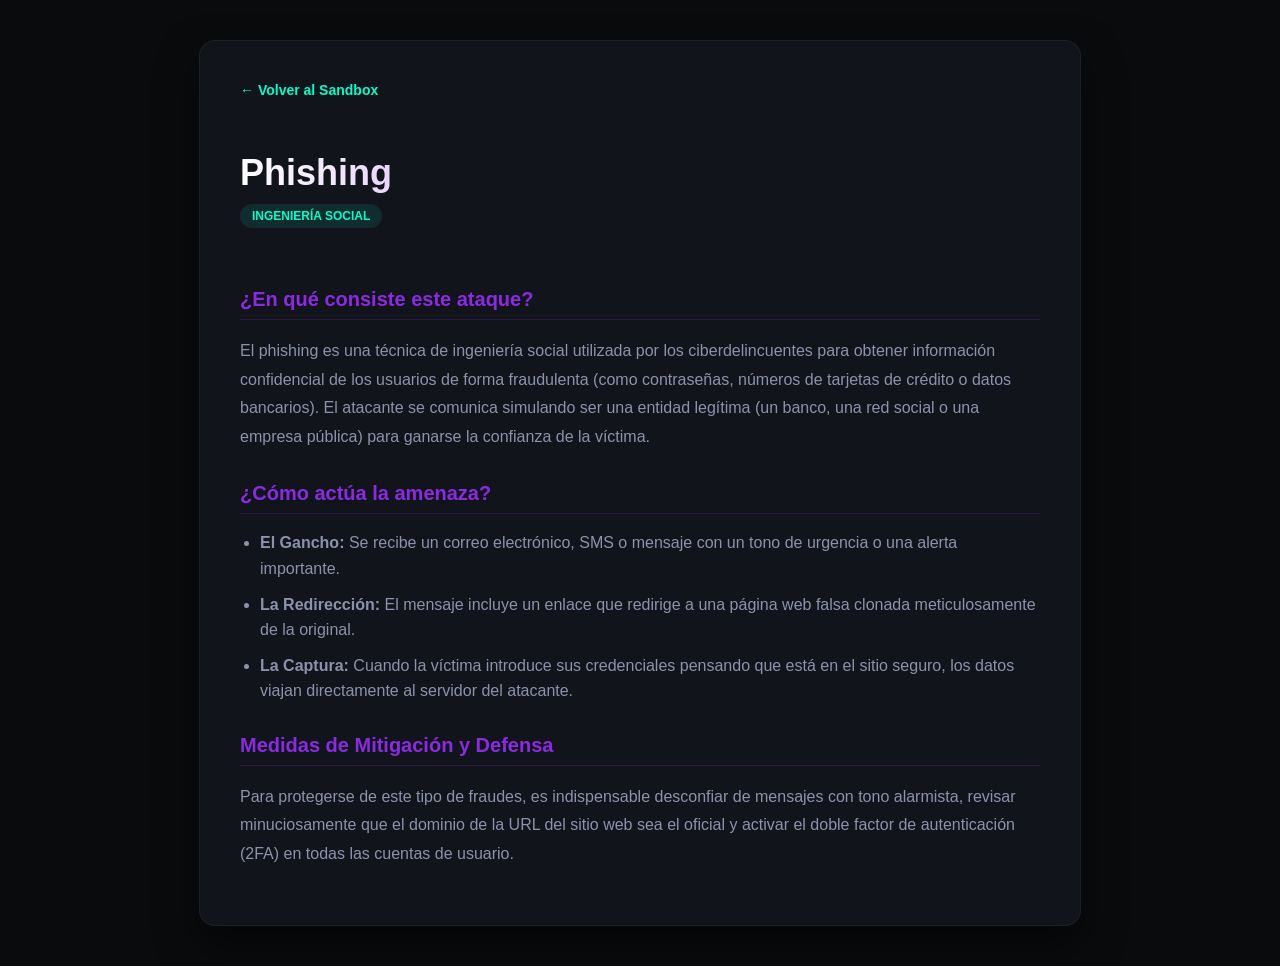
==== paginas/phishing.html @ 1bcd8d4d "Add phishing awareness HTML page" ====
<!DOCTYPE html>
<html lang="es">
<head>
    <meta charset="UTF-8">
    <meta name="viewport" content="width=device-width, initial-scale=1.0">
    <title>Laboratorio: Phishing</title>
    <style>
        /* Estilos a juego con tu paleta de colores Cyberpunk */
        :root {
            --bg-dark: #0a0b0d;
            --card-bg: #12141c;
            --accent-purple: #8a2be2;
            --accent-cyan: #00ffcc;
            --text-main: #ffffff;
            --text-dim: #8c92ac;
        }

        body {
            background-color: var(--bg-dark);
            color: var(--text-main);
            font-family: 'Segoe UI', Tahoma, Geneva, Verdana, sans-serif;
            margin: 0;
            padding: 40px 20px;
            display: flex;
            justify-content: center;
        }

        .container {
            max-width: 800px;
            width: 100%;
            background: var(--card-bg);
            border: 1px solid rgba(255, 255, 255, 0.05);
            border-radius: 16px;
            padding: 40px;
            box-shadow: 0 20px 40px rgba(0, 0, 0, 0.5);
        }

        .btn-back {
            display: inline-block;
            color: var(--accent-cyan);
            text-decoration: none;
            font-size: 14px;
            font-weight: 600;
            margin-bottom: 30px;
            transition: all 0.3s ease;
        }

        .btn-back:hover {
            text-shadow: 0 0 10px var(--accent-cyan);
            transform: translateX(-5px);
        }

        h1 {
            font-size: 36px;
            font-weight: 800;
            margin-bottom: 10px;
            background: linear-gradient(90deg, var(--text-main), var(--accent-purple));
            -webkit-background-clip: text;
            -webkit-text-fill-color: transparent;
        }

        .badge {
            display: inline-block;
            background: rgba(0, 255, 204, 0.1);
            color: var(--accent-cyan);
            padding: 5px 12px;
            border-radius: 20px;
            font-size: 12px;
            font-weight: 600;
            text-transform: uppercase;
            margin-bottom: 30px;
        }

        h2 {
            font-size: 20px;
            color: var(--accent-purple);
            margin-top: 30px;
            border-bottom: 1px solid rgba(138, 43, 226, 0.2);
            padding-bottom: 8px;
        }

        p {
            color: var(--text-dim);
            font-size: 16px;
            line-height: 1.8;
        }

        ul {
            padding-left: 20px;
        }

        li {
            color: var(--text-dim);
            margin-bottom: 10px;
            line-height: 1.6;
        }
    </style>
</head>
<body>

    <div class="container">
        <a href="../index.html#sandbox" class="btn-back">← Volver al Sandbox</a>
        
        <h1>Phishing</h1>
        <div class="badge">Ingeniería Social</div>
        
        <h2>¿En qué consiste este ataque?</h2>
        <p>El phishing es una técnica de ingeniería social utilizada por los ciberdelincuentes para obtener información confidencial de los usuarios de forma fraudulenta (como contraseñas, números de tarjetas de crédito o datos bancarios). El atacante se comunica simulando ser una entidad legítima (un banco, una red social o una empresa pública) para ganarse la confianza de la víctima.</p>
        
        <h2>¿Cómo actúa la amenaza?</h2>
        <ul>
            <li><strong>El Gancho:</strong> Se recibe un correo electrónico, SMS o mensaje con un tono de urgencia o una alerta importante.</li>
            <li><strong>La Redirección:</strong> El mensaje incluye un enlace que redirige a una página web falsa clonada meticulosamente de la original.</li>
            <li><strong>La Captura:</strong> Cuando la víctima introduce sus credenciales pensando que está en el sitio seguro, los datos viajan directamente al servidor del atacante.</li>
        </ul>

        <h2>Medidas de Mitigación y Defensa</h2>
        <p>Para protegerse de este tipo de fraudes, es indispensable desconfiar de mensajes con tono alarmista, revisar minuciosamente que el dominio de la URL del sitio web sea el oficial y activar el doble factor de autenticación (2FA) en todas las cuentas de usuario.</p>
    </div>

</body>
</html>
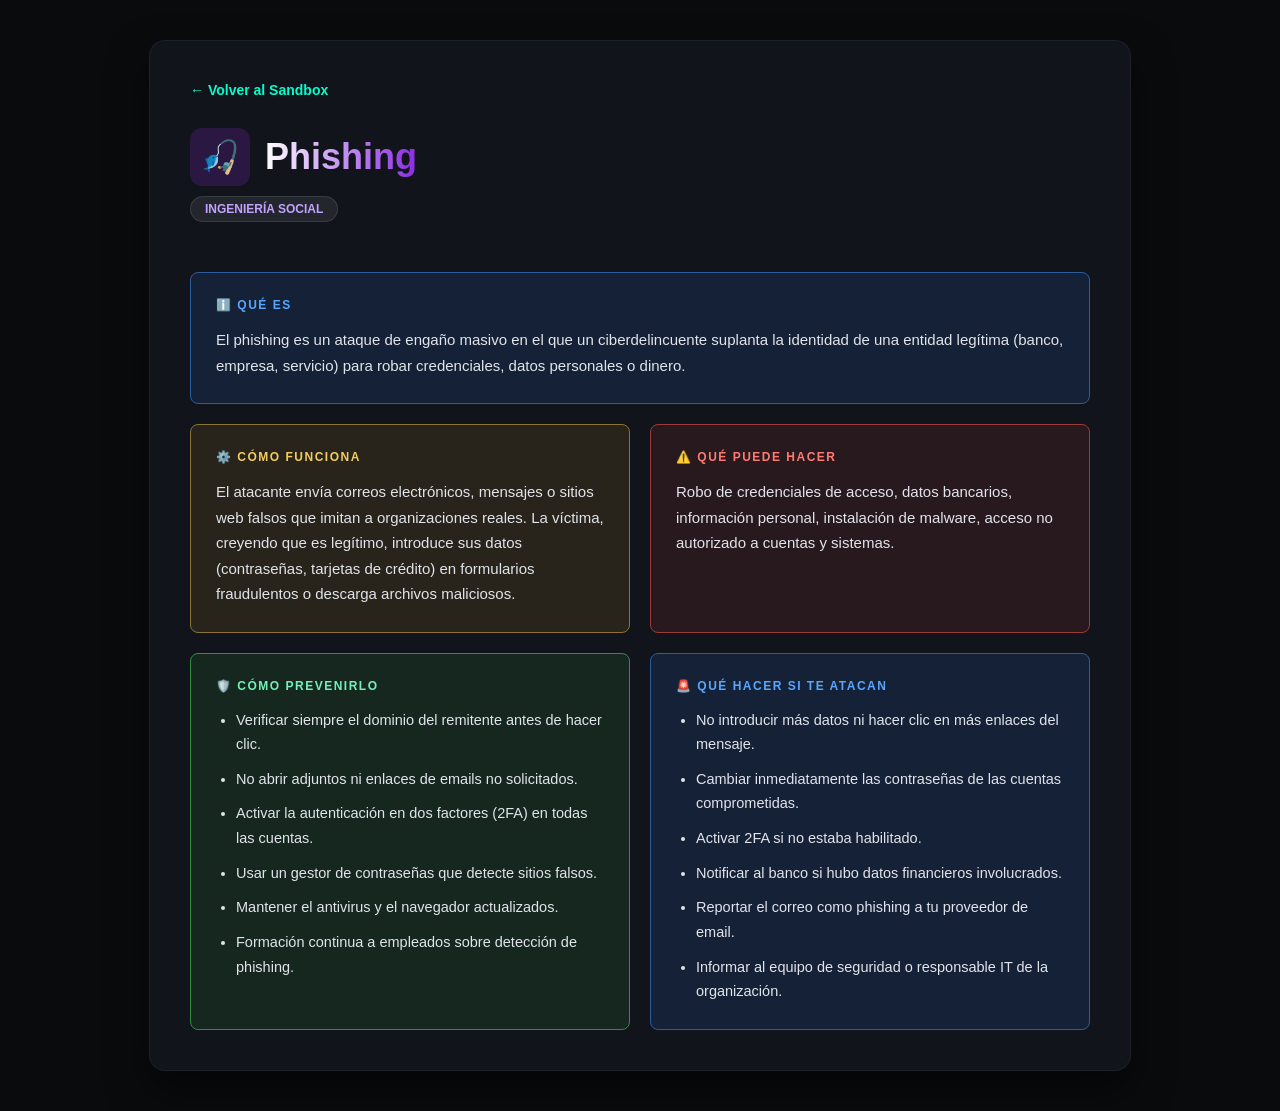
==== commit b253f48b: "Update title and enhance phishing page layout" ====
--- a/paginas/phishing.html
+++ b/paginas/phishing.html
@@ -3,9 +3,8 @@
 <head>
     <meta charset="UTF-8">
     <meta name="viewport" content="width=device-width, initial-scale=1.0">
-    <title>Laboratorio: Phishing</title>
+    <title>Sandbox: Phishing</title>
     <style>
-        /* Estilos a juego con tu paleta de colores Cyberpunk */
         :root {
             --bg-dark: #0a0b0d;
             --card-bg: #12141c;
@@ -13,6 +12,16 @@
             --accent-cyan: #00ffcc;
             --text-main: #ffffff;
             --text-dim: #8c92ac;
+            
+            /* Colores de los bloques basados en tu interfaz */
+            --box-blue-bg: rgba(27, 54, 93, 0.4);
+            --box-blue-border: #2b5c9c;
+            --box-yellow-bg: rgba(74, 62, 28, 0.4);
+            --box-yellow-border: #8c7333;
+            --box-red-bg: rgba(74, 34, 34, 0.4);
+            --box-red-border: #9c3a3a;
+            --box-green-bg: rgba(28, 69, 35, 0.4);
+            --box-green-border: #338c43;
         }
 
         body {
@@ -26,7 +35,7 @@
         }
 
         .container {
-            max-width: 800px;
+            max-width: 900px;
             width: 100%;
             background: var(--card-bg);
             border: 1px solid rgba(255, 255, 255, 0.05);
@@ -50,10 +59,27 @@
             transform: translateX(-5px);
         }
 
+        .header-attack {
+            display: flex;
+            align-items: center;
+            gap: 15px;
+            margin-bottom: 10px;
+        }
+
+        .attack-icon {
+            font-size: 32px;
+            background: rgba(138, 43, 226, 0.2);
+            padding: 10px;
+            border-radius: 12px;
+            display: flex;
+            align-items: center;
+            justify-content: center;
+        }
+
         h1 {
             font-size: 36px;
             font-weight: 800;
-            margin-bottom: 10px;
+            margin: 0;
             background: linear-gradient(90deg, var(--text-main), var(--accent-purple));
             -webkit-background-clip: text;
             -webkit-text-fill-color: transparent;
@@ -61,38 +87,101 @@
 
         .badge {
             display: inline-block;
-            background: rgba(0, 255, 204, 0.1);
-            color: var(--accent-cyan);
-            padding: 5px 12px;
+            background: rgba(255, 255, 255, 0.08);
+            color: #bfa3ff;
+            padding: 5px 14px;
             border-radius: 20px;
             font-size: 12px;
             font-weight: 600;
             text-transform: uppercase;
             margin-bottom: 30px;
-        }
-
-        h2 {
-            font-size: 20px;
-            color: var(--accent-purple);
-            margin-top: 30px;
-            border-bottom: 1px solid rgba(138, 43, 226, 0.2);
-            padding-bottom: 8px;
-        }
+            border: 1px solid rgba(255, 255, 255, 0.1);
+        }
+
+        /* Rejilla de bloques informativos */
+        .info-grid {
+            display: grid;
+            grid-template-columns: repeat(2, 1fr);
+            gap: 20px;
+            margin-top: 20px;
+        }
+
+        .info-box {
+            border-radius: 8px;
+            padding: 25px;
+            border: 1px solid transparent;
+        }
+
+        .info-box.full-width {
+            grid-column: span 2;
+        }
+
+        .box-title {
+            font-size: 12px;
+            font-weight: 700;
+            text-transform: uppercase;
+            letter-spacing: 1.5px;
+            margin-bottom: 15px;
+            display: flex;
+            align-items: center;
+            gap: 8px;
+        }
+
+        /* Variantes de color de los bloques */
+        .box-blue {
+            background-color: var(--box-blue-bg);
+            border-color: var(--box-blue-border);
+        }
+        .box-blue .box-title { color: #58a6ff; }
+
+        .box-yellow {
+            background-color: var(--box-yellow-bg);
+            border-color: var(--box-yellow-border);
+        }
+        .box-yellow .box-title { color: #f2cc60; }
+
+        .box-red {
+            background-color: var(--box-red-bg);
+            border-color: var(--box-red-border);
+        }
+        .box-red .box-title { color: #ff7b72; }
+
+        .box-green {
+            background-color: var(--box-green-bg);
+            border-color: var(--box-green-border);
+        }
+        .box-green .box-title { color: #72f1b8; }
 
         p {
-            color: var(--text-dim);
-            font-size: 16px;
-            line-height: 1.8;
+            color: #e1e4ea;
+            font-size: 15px;
+            line-height: 1.7;
+            margin: 0;
         }
 
         ul {
+            margin: 0;
             padding-left: 20px;
         }
 
         li {
-            color: var(--text-dim);
+            color: #e1e4ea;
+            font-size: 14.5px;
+            line-height: 1.7;
             margin-bottom: 10px;
-            line-height: 1.6;
+        }
+
+        li:last-child {
+            margin-bottom: 0;
+        }
+
+        @media (max-width: 768px) {
+            .info-grid {
+                grid-template-columns: 1fr;
+            }
+            .info-box.full-width {
+                grid-column: span 1;
+            }
         }
     </style>
 </head>
@@ -101,21 +190,52 @@
     <div class="container">
         <a href="../index.html#sandbox" class="btn-back">← Volver al Sandbox</a>
         
-        <h1>Phishing</h1>
-        <div class="badge">Ingeniería Social</div>
+        <div class="header-attack">
+            <div class="attack-icon">🎣</div>
+            <h1>Phishing</h1>
+        </div>
+        <div class="badge">Ingeniería social</div>
         
-        <h2>¿En qué consiste este ataque?</h2>
-        <p>El phishing es una técnica de ingeniería social utilizada por los ciberdelincuentes para obtener información confidencial de los usuarios de forma fraudulenta (como contraseñas, números de tarjetas de crédito o datos bancarios). El atacante se comunica simulando ser una entidad legítima (un banco, una red social o una empresa pública) para ganarse la confianza de la víctima.</p>
-        
-        <h2>¿Cómo actúa la amenaza?</h2>
-        <ul>
-            <li><strong>El Gancho:</strong> Se recibe un correo electrónico, SMS o mensaje con un tono de urgencia o una alerta importante.</li>
-            <li><strong>La Redirección:</strong> El mensaje incluye un enlace que redirige a una página web falsa clonada meticulosamente de la original.</li>
-            <li><strong>La Captura:</strong> Cuando la víctima introduce sus credenciales pensando que está en el sitio seguro, los datos viajan directamente al servidor del atacante.</li>
-        </ul>
-
-        <h2>Medidas de Mitigación y Defensa</h2>
-        <p>Para protegerse de este tipo de fraudes, es indispensable desconfiar de mensajes con tono alarmista, revisar minuciosamente que el dominio de la URL del sitio web sea el oficial y activar el doble factor de autenticación (2FA) en todas las cuentas de usuario.</p>
+        <div class="info-grid">
+            <div class="info-box box-blue full-width">
+                <div class="box-title">ℹ️ Qué es</div>
+                <p>El phishing es un ataque de engaño masivo en el que un ciberdelincuente suplanta la identidad de una entidad legítima (banco, empresa, servicio) para robar credenciales, datos personales o dinero.</p>
+            </div>
+            
+            <div class="info-box box-yellow">
+                <div class="box-title">⚙️ Cómo funciona</div>
+                <p>El atacante envía correos electrónicos, mensajes o sitios web falsos que imitan a organizaciones reales. La víctima, creyendo que es legítimo, introduce sus datos (contraseñas, tarjetas de crédito) en formularios fraudulentos o descarga archivos maliciosos.</p>
+            </div>
+            
+            <div class="info-box box-red">
+                <div class="box-title">⚠️ Qué puede hacer</div>
+                <p>Robo de credenciales de acceso, datos bancarios, información personal, instalación de malware, acceso no autorizado a cuentas y sistemas.</p>
+            </div>
+            
+            <div class="info-box box-green">
+                <div class="box-title">🛡️ Cómo prevenirlo</div>
+                <ul>
+                    <li>Verificar siempre el dominio del remitente antes de hacer clic.</li>
+                    <li>No abrir adjuntos ni enlaces de emails no solicitados.</li>
+                    <li>Activar la autenticación en dos factores (2FA) en todas las cuentas.</li>
+                    <li>Usar un gestor de contraseñas que detecte sitios falsos.</li>
+                    <li>Mantener el antivirus y el navegador actualizados.</li>
+                    <li>Formación continua a empleados sobre detección de phishing.</li>
+                </ul>
+            </div>
+            
+            <div class="info-box box-blue">
+                <div class="box-title">🚨 Qué hacer si te atacan</div>
+                <ul>
+                    <li>No introducir más datos ni hacer clic en más enlaces del mensaje.</li>
+                    <li>Cambiar inmediatamente las contraseñas de las cuentas comprometidas.</li>
+                    <li>Activar 2FA si no estaba habilitado.</li>
+                    <li>Notificar al banco si hubo datos financieros involucrados.</li>
+                    <li>Reportar el correo como phishing a tu proveedor de email.</li>
+                    <li>Informar al equipo de seguridad o responsable IT de la organización.</li>
+                </ul>
+            </div>
+        </div>
     </div>
 
 </body>
